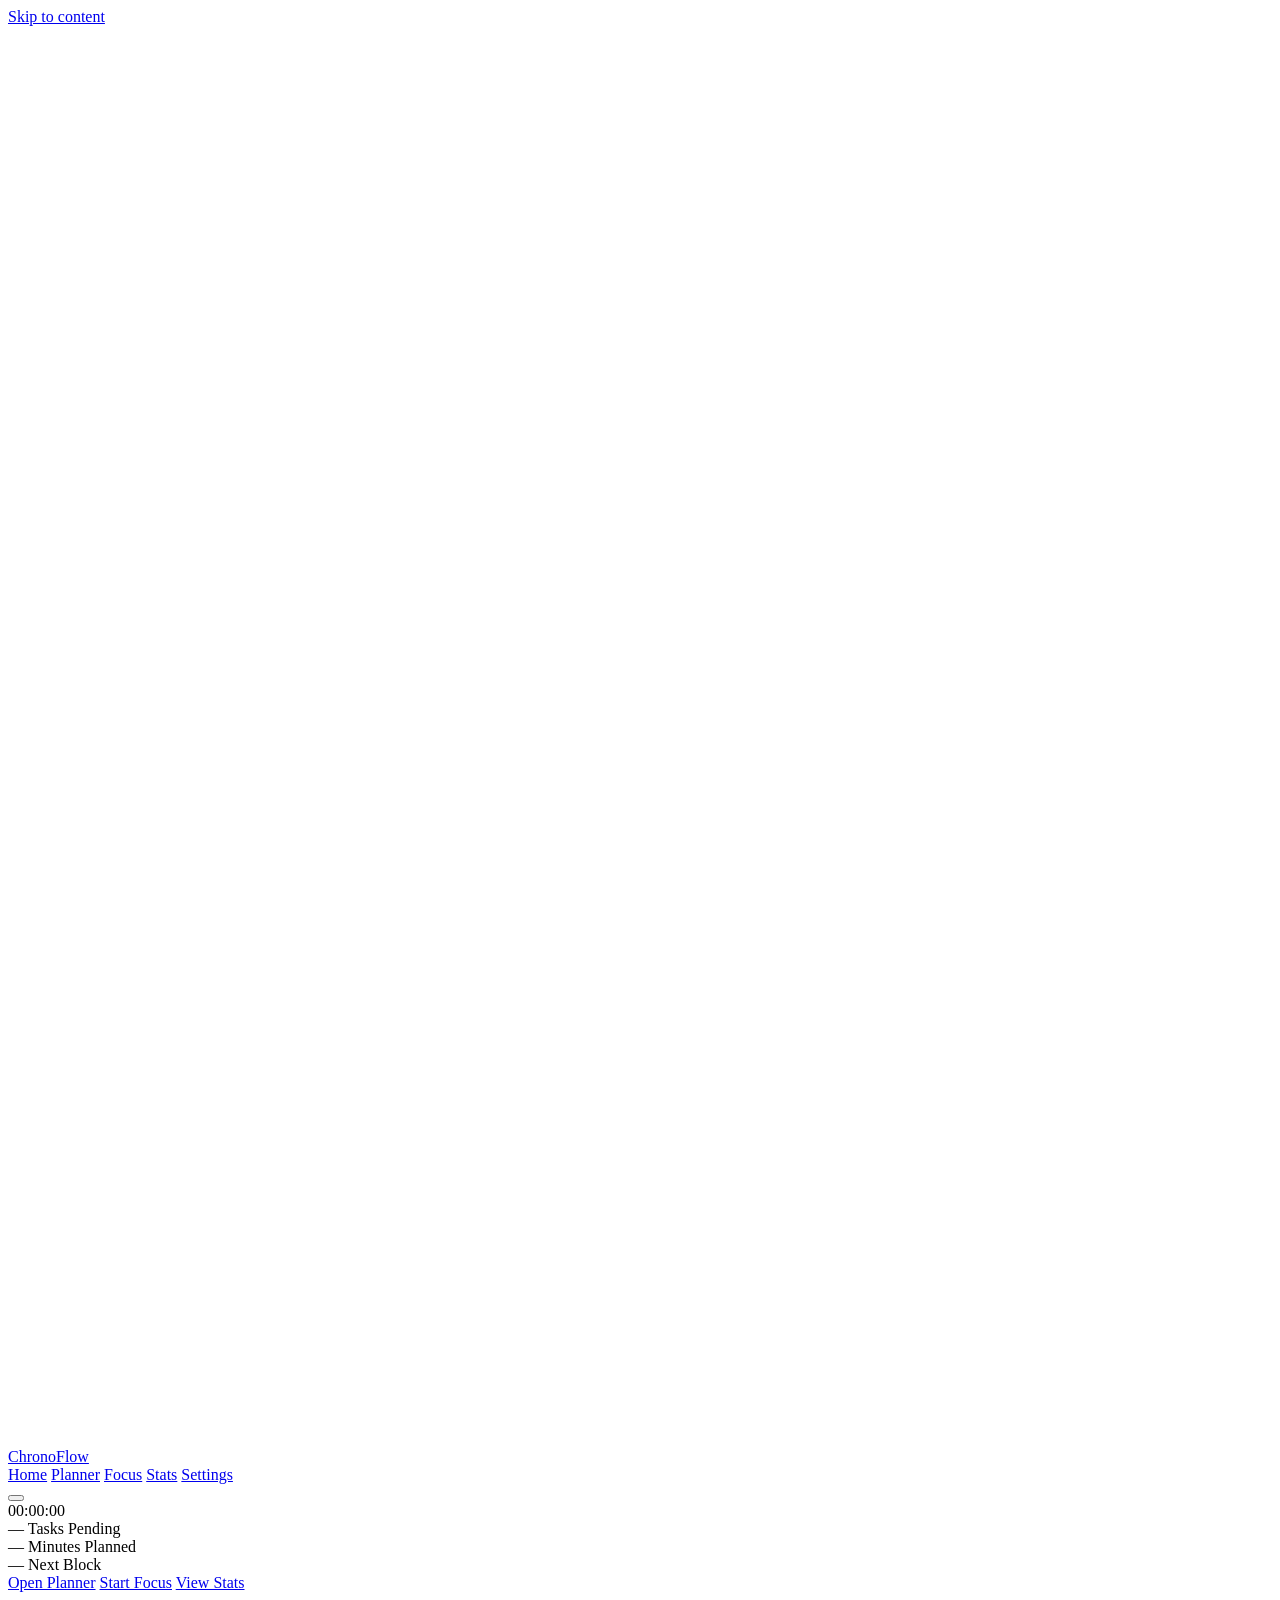
==== index.html @ 14d23307 "feat: add all HTML pages with blur, onboarding fix, scrollable settings" ====
<!DOCTYPE html>
<html lang="en" data-theme="dark">
<head>
  <meta charset="UTF-8">
  <meta name="viewport" content="width=device-width, initial-scale=1.0">
  <title>ChronoFlow</title>
  <link rel="preconnect" href="https://fonts.googleapis.com">
  <link href="https://fonts.googleapis.com/css2?family=Inter:wght@400;500;600;700&display=swap" rel="stylesheet">
  <link rel="stylesheet" href="css/tokens.css">
  <link rel="stylesheet" href="css/reset.css">
  <link rel="stylesheet" href="css/grain.css">
  <link rel="stylesheet" href="css/starfield.css">
  <link rel="stylesheet" href="css/shell.css">
  <link rel="stylesheet" href="css/home.css">
</head>
<body class="home-body">
  <a href="#main" class="skip-link">Skip to content</a>

  <div class="home-bg">
    <canvas id="bgCanvas" class="home-bg-canvas"></canvas>
    <div class="grain"></div>
  </div>

  <nav class="nav-shell" role="navigation" aria-label="Main navigation">
    <div class="nav-inner">
      <a href="index.html" class="nav-brand">
        <div class="nav-logo"><svg viewBox="0 0 36 36" fill="none" xmlns="http://www.w3.org/2000/svg"></svg></div>
        <span class="nav-brand-text">ChronoFlow</span>
      </a>
      <div class="nav-links">
        <a href="index.html" class="nav-link active">Home</a>
        <a href="planner.html" class="nav-link">Planner</a>
        <a href="focus.html" class="nav-link">Focus</a>
        <a href="stats.html" class="nav-link">Stats</a>
        <a href="settings.html" class="nav-link">Settings</a>
      </div>
      <button class="theme-toggle" data-theme-toggle aria-label="Toggle theme"></button>
    </div>
  </nav>

  <main id="main" class="home-content">
    <div class="clock-display" id="clockTime">00:00:00</div>
    <div class="clock-date" id="clockDate"></div>
    <div class="clock-greeting" id="clockGreeting"></div>

    <div class="home-metrics">
      <div class="home-metric">
        <span class="home-metric-value" id="pendingCount">—</span>
        <span class="home-metric-label">Tasks Pending</span>
      </div>
      <div class="home-metric">
        <span class="home-metric-value" id="plannedMinutes">—</span>
        <span class="home-metric-label">Minutes Planned</span>
      </div>
      <div class="home-metric">
        <span class="home-metric-value" id="nextBlock">—</span>
        <span class="home-metric-label">Next Block</span>
      </div>
    </div>
  </main>

  <div class="home-actions visible">
    <a href="planner.html" class="home-action-btn">Open Planner</a>
    <a href="focus.html" class="home-action-btn">Start Focus</a>
    <a href="stats.html" class="home-action-btn">View Stats</a>
  </div>

  <div class="toast-container" aria-live="polite"></div>

  <script src="js/db.js"></script>
  <script src="js/utils.js"></script>
  <script src="js/state.js"></script>
  <script src="js/backgrounds.js"></script>
  <script src="js/starfield.js"></script>
  <script src="js/shell.js"></script>
  <script src="js/home.js"></script>
</body>
</html>
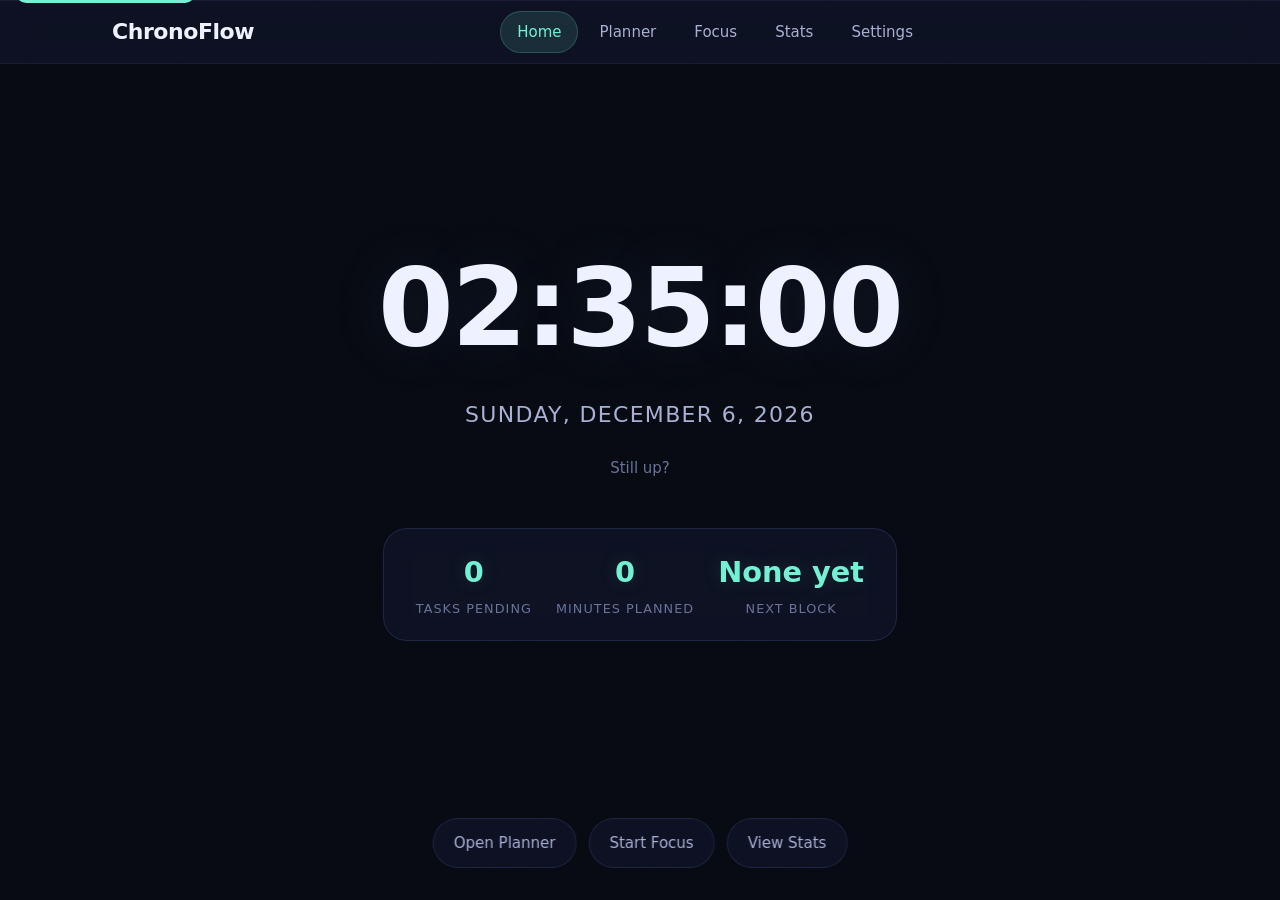
==== commit 7854d3fe: "fix: all confirmed bugs — create db.js, fix clock IDs, home-actions visible, past slots filter, slot" ====
--- a/index.html
+++ b/index.html
@@ -59,7 +59,8 @@
     </div>
   </main>
 
-  <div class="home-actions visible">
+  <!-- Fix 3: remove .visible — home.js adds it after 800ms for entrance animation -->
+  <div class="home-actions">
     <a href="planner.html" class="home-action-btn">Open Planner</a>
     <a href="focus.html" class="home-action-btn">Start Focus</a>
     <a href="stats.html" class="home-action-btn">View Stats</a>
@@ -75,4 +76,4 @@
   <script src="js/shell.js"></script>
   <script src="js/home.js"></script>
 </body>
-</html>+</html>
--- a/css/tokens.css
+++ b/css/tokens.css
@@ -0,0 +1,99 @@
+/* =========================================================
+   ChronoFlow Design Tokens
+   ========================================================= */
+:root {
+  --font-display: 'Orbitron', 'Inter', system-ui, sans-serif;
+  --font-body: 'Inter', system-ui, sans-serif;
+  --font-mono: 'JetBrains Mono', 'Fira Code', monospace;
+
+  --text-xs:   clamp(0.72rem,  0.68rem + 0.2vw,  0.8rem);
+  --text-sm:   clamp(0.82rem,  0.76rem + 0.3vw,  0.9375rem);
+  --text-base: clamp(0.9375rem,0.88rem + 0.25vw, 1.0625rem);
+  --text-lg:   clamp(1.0625rem,0.9rem  + 0.6vw,  1.375rem);
+  --text-xl:   clamp(1.375rem, 1rem   + 1vw,    2rem);
+  --text-2xl:  clamp(1.75rem,  1.1rem + 2vw,    2.75rem);
+  --text-hero: clamp(3rem,     2rem   + 6vw,    8rem);
+
+  --space-1:  0.25rem;
+  --space-2:  0.5rem;
+  --space-3:  0.75rem;
+  --space-4:  1rem;
+  --space-5:  1.25rem;
+  --space-6:  1.5rem;
+  --space-8:  2rem;
+  --space-10: 2.5rem;
+  --space-12: 3rem;
+  --space-16: 4rem;
+  --space-20: 5rem;
+
+  --radius-sm:   0.375rem;
+  --radius-md:   0.625rem;
+  --radius-lg:   1rem;
+  --radius-xl:   1.5rem;
+  --radius-full: 999px;
+
+  --transition-fast:   120ms cubic-bezier(0.16,1,0.3,1);
+  --transition-base:   200ms cubic-bezier(0.16,1,0.3,1);
+  --transition-slow:   350ms cubic-bezier(0.16,1,0.3,1);
+  --transition-spring: 400ms cubic-bezier(0.34,1.56,0.64,1);
+
+  --color-bg:             #070a12;
+  --color-bg-elevated:    #0d1120;
+  --color-surface:        #11162a;
+  --color-surface-2:      #171d38;
+  --color-surface-3:      #1e2548;
+  --color-surface-glass:  rgba(17,22,42,0.72);
+  --color-border:         rgba(140,166,255,0.14);
+  --color-border-hover:   rgba(140,166,255,0.26);
+  --color-divider:        rgba(140,166,255,0.08);
+  --color-text:           #eef1ff;
+  --color-text-muted:     #a8b0d4;
+  --color-text-faint:     #6a7399;
+  --color-text-dim:       #4a5270;
+  --color-accent-cyan:       #74f0d3;
+  --color-accent-cyan-dim:   rgba(116,240,211,0.12);
+  --color-accent-blue:       #8ca6ff;
+  --color-accent-blue-dim:   rgba(140,166,255,0.12);
+  --color-accent-violet:     #a78bfa;
+  --color-accent-violet-dim: rgba(167,139,250,0.12);
+  --color-warning:           #ffb86b;
+  --color-warning-dim:       rgba(255,184,107,0.12);
+  --color-danger:            #ff6b8a;
+  --color-danger-dim:        rgba(255,107,138,0.12);
+  --glow-cyan:  0 0 20px rgba(116,240,211,0.15), 0 0 40px rgba(116,240,211,0.05);
+  --glow-blue:  0 0 20px rgba(140,166,255,0.15), 0 0 40px rgba(140,166,255,0.05);
+  --glow-edge:  inset 0 1px 0 rgba(140,166,255,0.08);
+  --shadow-sm:    0 2px 8px  rgba(0,0,0,0.3);
+  --shadow-md:    0 8px 24px rgba(0,0,0,0.4);
+  --shadow-lg:    0 16px 48px rgba(0,0,0,0.5);
+  --shadow-panel: 0 0 0 1px var(--color-border), var(--shadow-md);
+  --nav-height:    64px;
+  --content-max:   1200px;
+  --sidebar-width: 300px;
+}
+[data-theme="light"] {
+  --color-bg:            #f0f1f5;
+  --color-bg-elevated:   #e6e8ef;
+  --color-surface:       #ffffff;
+  --color-surface-2:     #f5f6fa;
+  --color-surface-3:     #eaecf2;
+  --color-surface-glass: rgba(255,255,255,0.72);
+  --color-border:        rgba(60,70,120,0.12);
+  --color-border-hover:  rgba(60,70,120,0.22);
+  --color-divider:       rgba(60,70,120,0.06);
+  --color-text:          #1a1d2e;
+  --color-text-muted:    #5a6080;
+  --color-text-faint:    #8a90b0;
+  --color-text-dim:      #b0b5cc;
+  --color-accent-cyan:      #0d9488;
+  --color-accent-cyan-dim:  rgba(13,148,136,0.1);
+  --color-accent-blue:      #4f6af0;
+  --color-accent-blue-dim:  rgba(79,106,240,0.1);
+  --glow-cyan: 0 0 12px rgba(13,148,136,0.2);
+  --glow-blue: 0 0 12px rgba(79,106,240,0.2);
+  --glow-edge: inset 0 1px 0 rgba(60,70,120,0.06);
+  --shadow-sm:  0 2px 8px  rgba(0,0,0,0.08);
+  --shadow-md:  0 8px 24px rgba(0,0,0,0.10);
+  --shadow-lg:  0 16px 48px rgba(0,0,0,0.12);
+  --shadow-panel: 0 0 0 1px var(--color-border), var(--shadow-md);
+}
--- a/css/grain.css
+++ b/css/grain.css
@@ -0,0 +1,29 @@
+/* =========================================================
+   ChronoFlow Film Grain Overlay
+   ========================================================= */
+.grain {
+  position: fixed;
+  inset: -50%;
+  width: 200%;
+  height: 200%;
+  pointer-events: none;
+  z-index: 1;
+  opacity: 0.032;
+  background-image: url("data:image/svg+xml,%3Csvg viewBox='0 0 256 256' xmlns='http://www.w3.org/2000/svg'%3E%3Cfilter id='noise'%3E%3CfeTurbulence type='fractalNoise' baseFrequency='0.9' numOctaves='4' stitchTiles='stitch'/%3E%3C/filter%3E%3Crect width='100%25' height='100%25' filter='url(%23noise)'/%3E%3C/svg%3E");
+  background-size: 256px 256px;
+  mix-blend-mode: overlay;
+  animation: grainShift 0.12s steps(1) infinite;
+}
+@keyframes grainShift {
+  0%   { transform: translate(0,0); }
+  10%  { transform: translate(-2%,-3%); }
+  20%  { transform: translate(3%,1%); }
+  30%  { transform: translate(-1%,4%); }
+  40%  { transform: translate(2%,-2%); }
+  50%  { transform: translate(-3%,2%); }
+  60%  { transform: translate(1%,-4%); }
+  70%  { transform: translate(-2%,3%); }
+  80%  { transform: translate(3%,0%); }
+  90%  { transform: translate(-1%,-1%); }
+  100% { transform: translate(0,0); }
+}
--- a/css/starfield.css
+++ b/css/starfield.css
@@ -0,0 +1,31 @@
+/* =========================================================
+   ChronoFlow Page Background Canvas
+   ========================================================= */
+.page-bg {
+  position: fixed;
+  inset: 0;
+  z-index: 0;
+  background: var(--color-bg);
+  overflow: hidden;
+  pointer-events: none;
+}
+.page-bg-canvas {
+  position: absolute;
+  inset: 0;
+  width: 100%;
+  height: 100%;
+}
+.home-bg {
+  position: fixed;
+  inset: 0;
+  z-index: 0;
+  background: var(--color-bg);
+  overflow: hidden;
+  pointer-events: none;
+}
+.home-bg-canvas {
+  position: absolute;
+  inset: 0;
+  width: 100%;
+  height: 100%;
+}
--- a/css/shell.css
+++ b/css/shell.css
@@ -0,0 +1,193 @@
+/* =========================================================
+   ChronoFlow App Shell — Nav, Toasts, Modals, Shared
+   ========================================================= */
+.skip-link {
+  position: absolute; left: var(--space-4); top: -3rem;
+  background: var(--color-accent-cyan); color: var(--color-bg);
+  padding: var(--space-3) var(--space-4); border-radius: var(--radius-md);
+  z-index: 1000; font-weight: 600; transition: top var(--transition-fast);
+}
+.skip-link:focus { top: var(--space-4); }
+
+/* Nav */
+.nav-shell {
+  position: fixed; top: 0; left: 0; right: 0; z-index: 100;
+  height: var(--nav-height);
+  background: var(--color-surface-glass);
+  backdrop-filter: blur(20px); -webkit-backdrop-filter: blur(20px);
+  border-bottom: 1px solid var(--color-divider);
+  box-shadow: var(--glow-edge);
+  transition: transform var(--transition-slow), opacity var(--transition-slow);
+}
+.nav-shell.hidden { transform: translateY(-100%); opacity: 0; pointer-events: none; }
+.nav-inner {
+  max-width: var(--content-max); margin: 0 auto; height: 100%;
+  display: flex; align-items: center; justify-content: space-between;
+  padding: 0 var(--space-6); gap: var(--space-4);
+}
+.nav-brand { display: flex; align-items: center; gap: var(--space-3); text-decoration: none; }
+.nav-logo { width: 36px; height: 36px; flex-shrink: 0; }
+.nav-logo svg { width: 100%; height: 100%; }
+.nav-brand-text {
+  font-family: var(--font-display); font-size: var(--text-lg);
+  font-weight: 700; letter-spacing: -0.02em; color: var(--color-text);
+}
+.nav-links { display: flex; align-items: center; gap: var(--space-1); }
+.nav-link {
+  min-height: 40px; padding: var(--space-2) var(--space-4);
+  border-radius: var(--radius-full); font-size: var(--text-sm);
+  font-weight: 500; color: var(--color-text-muted);
+  transition: all var(--transition-fast); border: 1px solid transparent;
+  display: inline-flex; align-items: center;
+}
+.nav-link:hover { color: var(--color-text); background: rgba(255,255,255,0.03); }
+.nav-link.active {
+  color: var(--color-accent-cyan); background: var(--color-accent-cyan-dim);
+  border-color: rgba(116,240,211,0.2);
+}
+.theme-toggle {
+  width: 40px; height: 40px; border-radius: var(--radius-full);
+  display: grid; place-items: center; color: var(--color-text-muted);
+  transition: all var(--transition-fast); border: 1px solid transparent; flex-shrink: 0;
+}
+.theme-toggle:hover { background: rgba(255,255,255,0.03); color: var(--color-text); }
+
+/* Page header */
+.page-header { margin-bottom: var(--space-8); }
+.page-title {
+  font-family: var(--font-display); font-size: var(--text-2xl);
+  font-weight: 700; color: var(--color-text); letter-spacing: -0.02em;
+}
+.page-subtitle { font-size: var(--text-sm); color: var(--color-text-faint); margin-top: var(--space-2); }
+
+/* Panels — glass blur so starfield shows through text areas */
+.panel {
+  background: var(--color-surface-glass);
+  backdrop-filter: blur(16px); -webkit-backdrop-filter: blur(16px);
+  border: 1px solid var(--color-border);
+  border-radius: var(--radius-xl); box-shadow: var(--shadow-panel); overflow: hidden;
+}
+.panel-header {
+  padding: var(--space-5) var(--space-6); border-bottom: 1px solid var(--color-divider);
+  display: flex; align-items: center; justify-content: space-between; gap: var(--space-4);
+}
+.panel-body { padding: var(--space-5) var(--space-6); }
+.panel-title { font-family: var(--font-display); font-size: var(--text-lg); font-weight: 700; color: var(--color-text); }
+.panel-subtitle { font-size: var(--text-sm); color: var(--color-text-faint); margin-top: var(--space-1); }
+
+.card {
+  background: var(--color-surface-2);
+  backdrop-filter: blur(8px); -webkit-backdrop-filter: blur(8px);
+  border: 1px solid var(--color-border); border-radius: var(--radius-lg);
+  padding: var(--space-4); transition: all var(--transition-fast);
+}
+.card:hover { border-color: var(--color-border-hover); box-shadow: var(--glow-edge); }
+
+/* Tags */
+.tag {
+  display: inline-flex; align-items: center;
+  padding: var(--space-1) var(--space-3); border-radius: var(--radius-full);
+  font-size: var(--text-xs); font-weight: 600;
+  letter-spacing: 0.04em; text-transform: uppercase;
+  background: var(--color-accent-blue-dim); color: var(--color-accent-blue);
+}
+.tag-cyan    { background: var(--color-accent-cyan-dim);   color: var(--color-accent-cyan); }
+.tag-violet  { background: var(--color-accent-violet-dim); color: var(--color-accent-violet); }
+.tag-warning { background: var(--color-warning-dim);       color: var(--color-warning); }
+.tag-danger  { background: var(--color-danger-dim);        color: var(--color-danger); }
+
+/* Buttons */
+.btn {
+  display: inline-flex; align-items: center; justify-content: center;
+  gap: var(--space-2); min-height: 44px; padding: var(--space-3) var(--space-5);
+  border-radius: var(--radius-full); font-size: var(--text-sm); font-weight: 600;
+  transition: all var(--transition-fast); border: 1px solid transparent;
+  cursor: pointer; white-space: nowrap;
+}
+.btn-primary   { background: var(--color-accent-cyan); color: var(--color-bg); box-shadow: var(--glow-cyan); }
+.btn-primary:hover   { transform: translateY(-1px); filter: brightness(1.1); }
+.btn-secondary { background: var(--color-surface-2); border-color: var(--color-border); color: var(--color-text); }
+.btn-secondary:hover { background: var(--color-surface-3); border-color: var(--color-border-hover); }
+.btn-ghost     { background: transparent; border-color: var(--color-border); color: var(--color-text-muted); }
+.btn-ghost:hover     { background: rgba(255,255,255,0.03); color: var(--color-text); }
+.btn-danger    { background: var(--color-danger-dim); border-color: rgba(255,107,138,0.2); color: var(--color-danger); }
+.btn-danger:hover    { background: rgba(255,107,138,0.2); }
+.btn-sm   { min-height: 36px; padding: var(--space-2) var(--space-3); font-size: var(--text-xs); }
+.btn-icon { width: 40px; height: 40px; padding: 0; min-height: auto; }
+
+/* Forms */
+.form-group   { margin-bottom: var(--space-5); }
+.form-row     { display: grid; grid-template-columns: repeat(2,1fr); gap: var(--space-4); }
+.form-actions { display: flex; gap: var(--space-3); margin-top: var(--space-6); padding-top: var(--space-4); border-top: 1px solid var(--color-divider); flex-wrap: wrap; }
+
+/* Progress */
+.progress-track { width: 100%; height: 6px; background: var(--color-surface-3); border-radius: var(--radius-full); overflow: hidden; }
+.progress-fill  { height: 100%; background: linear-gradient(90deg, var(--color-accent-cyan), var(--color-accent-blue)); border-radius: var(--radius-full); transition: width var(--transition-slow); box-shadow: var(--glow-cyan); }
+
+/* Empty state */
+.empty-state { padding: var(--space-10) var(--space-6); text-align: center; color: var(--color-text-faint); font-size: var(--text-sm); }
+
+/* Toast */
+.toast-container {
+  position: fixed; bottom: var(--space-6); right: var(--space-6);
+  z-index: 400; display: flex; flex-direction: column; gap: var(--space-3); pointer-events: none;
+}
+.toast {
+  pointer-events: auto;
+  background: var(--color-surface-glass);
+  backdrop-filter: blur(16px); -webkit-backdrop-filter: blur(16px);
+  border: 1px solid var(--color-border); border-radius: var(--radius-lg);
+  padding: var(--space-4) var(--space-5); box-shadow: var(--shadow-md);
+  display: flex; align-items: center; gap: var(--space-3);
+  animation: toastIn var(--transition-spring) forwards;
+  max-width: 360px; font-size: var(--text-sm); color: var(--color-text);
+}
+.toast.out { animation: toastOut var(--transition-base) forwards; }
+@keyframes toastIn  { from { opacity:0; transform:translateY(20px) scale(0.95); } to { opacity:1; transform:translateY(0) scale(1); } }
+@keyframes toastOut { from { opacity:1; transform:translateY(0) scale(1); }      to { opacity:0; transform:translateY(10px) scale(0.98); } }
+
+/* Modal */
+.modal-overlay {
+  position: fixed; inset: 0; z-index: 200;
+  background: rgba(7,10,18,0.7);
+  backdrop-filter: blur(8px); -webkit-backdrop-filter: blur(8px);
+  display: grid; place-items: center;
+  opacity: 0; pointer-events: none; transition: opacity var(--transition-base);
+}
+.modal-overlay.open { opacity: 1; pointer-events: auto; }
+.modal {
+  background: var(--color-surface-glass);
+  backdrop-filter: blur(20px); -webkit-backdrop-filter: blur(20px);
+  border: 1px solid var(--color-border); border-radius: var(--radius-xl);
+  box-shadow: var(--shadow-lg); width: min(90vw,600px); max-height: 90vh; overflow-y: auto;
+}
+.modal-header { padding: var(--space-5) var(--space-6); border-bottom: 1px solid var(--color-divider); display: flex; align-items: center; justify-content: space-between; }
+.modal-body   { padding: var(--space-5) var(--space-6); }
+.modal-footer { padding: var(--space-4) var(--space-6); border-top: 1px solid var(--color-divider); display: flex; justify-content: flex-end; gap: var(--space-3); }
+
+/* Utilities */
+.hidden          { display: none !important; }
+.flex            { display: flex; }
+.flex-col        { flex-direction: column; }
+.items-center    { align-items: center; }
+.justify-between { justify-content: space-between; }
+.gap-2 { gap: var(--space-2); } .gap-3 { gap: var(--space-3); } .gap-4 { gap: var(--space-4); }
+.w-full      { width: 100%; }
+.text-muted  { color: var(--color-text-muted); }
+.text-faint  { color: var(--color-text-faint); }
+.text-cyan   { color: var(--color-accent-cyan); }
+.text-danger { color: var(--color-danger); }
+.font-display{ font-family: var(--font-display); }
+
+/* Scrollbar */
+::-webkit-scrollbar       { width: 6px; height: 6px; }
+::-webkit-scrollbar-track { background: transparent; }
+::-webkit-scrollbar-thumb { background: var(--color-text-dim); border-radius: var(--radius-full); }
+::-webkit-scrollbar-thumb:hover { background: var(--color-text-faint); }
+
+@media (max-width: 640px) {
+  .nav-inner { padding: 0 var(--space-4); }
+  .nav-brand-text { display: none; }
+  .form-row { grid-template-columns: 1fr; }
+  .modal { width: 95vw; }
+}
--- a/css/home.css
+++ b/css/home.css
@@ -0,0 +1,58 @@
+/* =========================================================
+   ChronoFlow Home Page
+   ========================================================= */
+.home-body { overflow: hidden; }
+.home-content {
+  position: relative; z-index: 10;
+  min-height: 100vh; display: flex; flex-direction: column;
+  align-items: center; justify-content: center;
+  padding: var(--space-16) var(--space-6); gap: var(--space-6);
+}
+.clock-display {
+  font-family: var(--font-display); font-size: var(--text-hero);
+  font-weight: 700; line-height: 0.9; letter-spacing: -0.02em;
+  color: var(--color-text); text-shadow: 0 0 60px rgba(140,166,255,0.1);
+  text-align: center; font-variant-numeric: tabular-nums;
+}
+.clock-date {
+  margin-top: var(--space-4); font-size: var(--text-lg);
+  color: var(--color-text-muted); letter-spacing: 0.06em;
+  text-transform: uppercase; text-align: center;
+}
+.clock-greeting { font-size: var(--text-sm); color: var(--color-text-faint); text-align: center; }
+.home-metrics {
+  display: flex; gap: var(--space-6);
+  background: var(--color-surface-glass);
+  backdrop-filter: blur(16px); -webkit-backdrop-filter: blur(16px);
+  border: 1px solid var(--color-border); border-radius: var(--radius-xl);
+  padding: var(--space-5) var(--space-8); margin-top: var(--space-6);
+}
+.home-metric { display: flex; flex-direction: column; align-items: center; gap: var(--space-1); }
+.home-metric-value {
+  font-family: var(--font-display); font-size: var(--text-xl);
+  font-weight: 700; color: var(--color-accent-cyan); text-shadow: var(--glow-cyan);
+}
+.home-metric-label {
+  font-size: var(--text-xs); color: var(--color-text-faint);
+  text-transform: uppercase; letter-spacing: 0.08em;
+}
+.home-actions {
+  position: fixed; bottom: var(--space-8); left: 50%; transform: translateX(-50%);
+  z-index: 20; display: flex; gap: var(--space-3);
+  opacity: 0; transition: opacity var(--transition-slow); pointer-events: none;
+}
+.home-actions.visible { opacity: 1; pointer-events: auto; }
+.home-action-btn {
+  min-height: 44px; padding: var(--space-3) var(--space-5);
+  border-radius: var(--radius-full);
+  background: var(--color-surface-glass);
+  backdrop-filter: blur(12px); -webkit-backdrop-filter: blur(12px);
+  border: 1px solid var(--color-border); color: var(--color-text-muted);
+  font-size: var(--text-sm); font-weight: 500; transition: all var(--transition-fast);
+  display: inline-flex; align-items: center;
+}
+.home-action-btn:hover { background: var(--color-surface-2); border-color: var(--color-border-hover); color: var(--color-text); }
+@media (max-width: 640px) {
+  .home-metrics { flex-direction: column; gap: var(--space-4); padding: var(--space-5); }
+  .home-actions { flex-direction: column; width: calc(100% - 2rem); }
+}
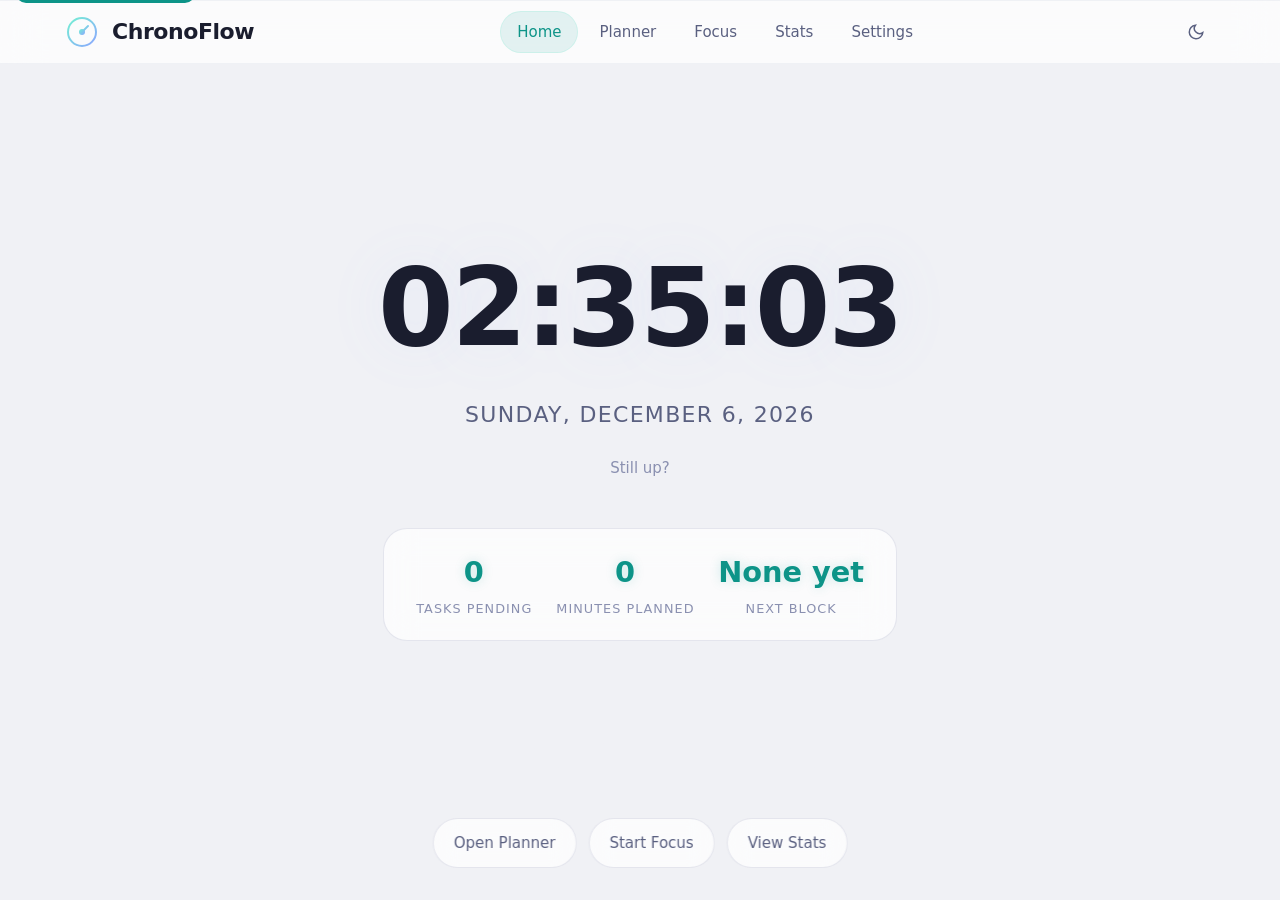
==== commit 3d9e1086: "fix: implement all verified audit bugs (FATAL-2/3/4, HIGH-1/2/3/6, MEDIUM-2/3/5/6, LOW-1/2/4) FATAL-" ====
--- a/index.html
+++ b/index.html
@@ -59,7 +59,6 @@
     </div>
   </main>
 
-  <!-- Fix 3: remove .visible — home.js adds it after 800ms for entrance animation -->
   <div class="home-actions">
     <a href="planner.html" class="home-action-btn">Open Planner</a>
     <a href="focus.html" class="home-action-btn">Start Focus</a>
@@ -73,6 +72,7 @@
   <script src="js/state.js"></script>
   <script src="js/backgrounds.js"></script>
   <script src="js/starfield.js"></script>
+  <script src="js/app-shell.js"></script>
   <script src="js/shell.js"></script>
   <script src="js/home.js"></script>
 </body>
